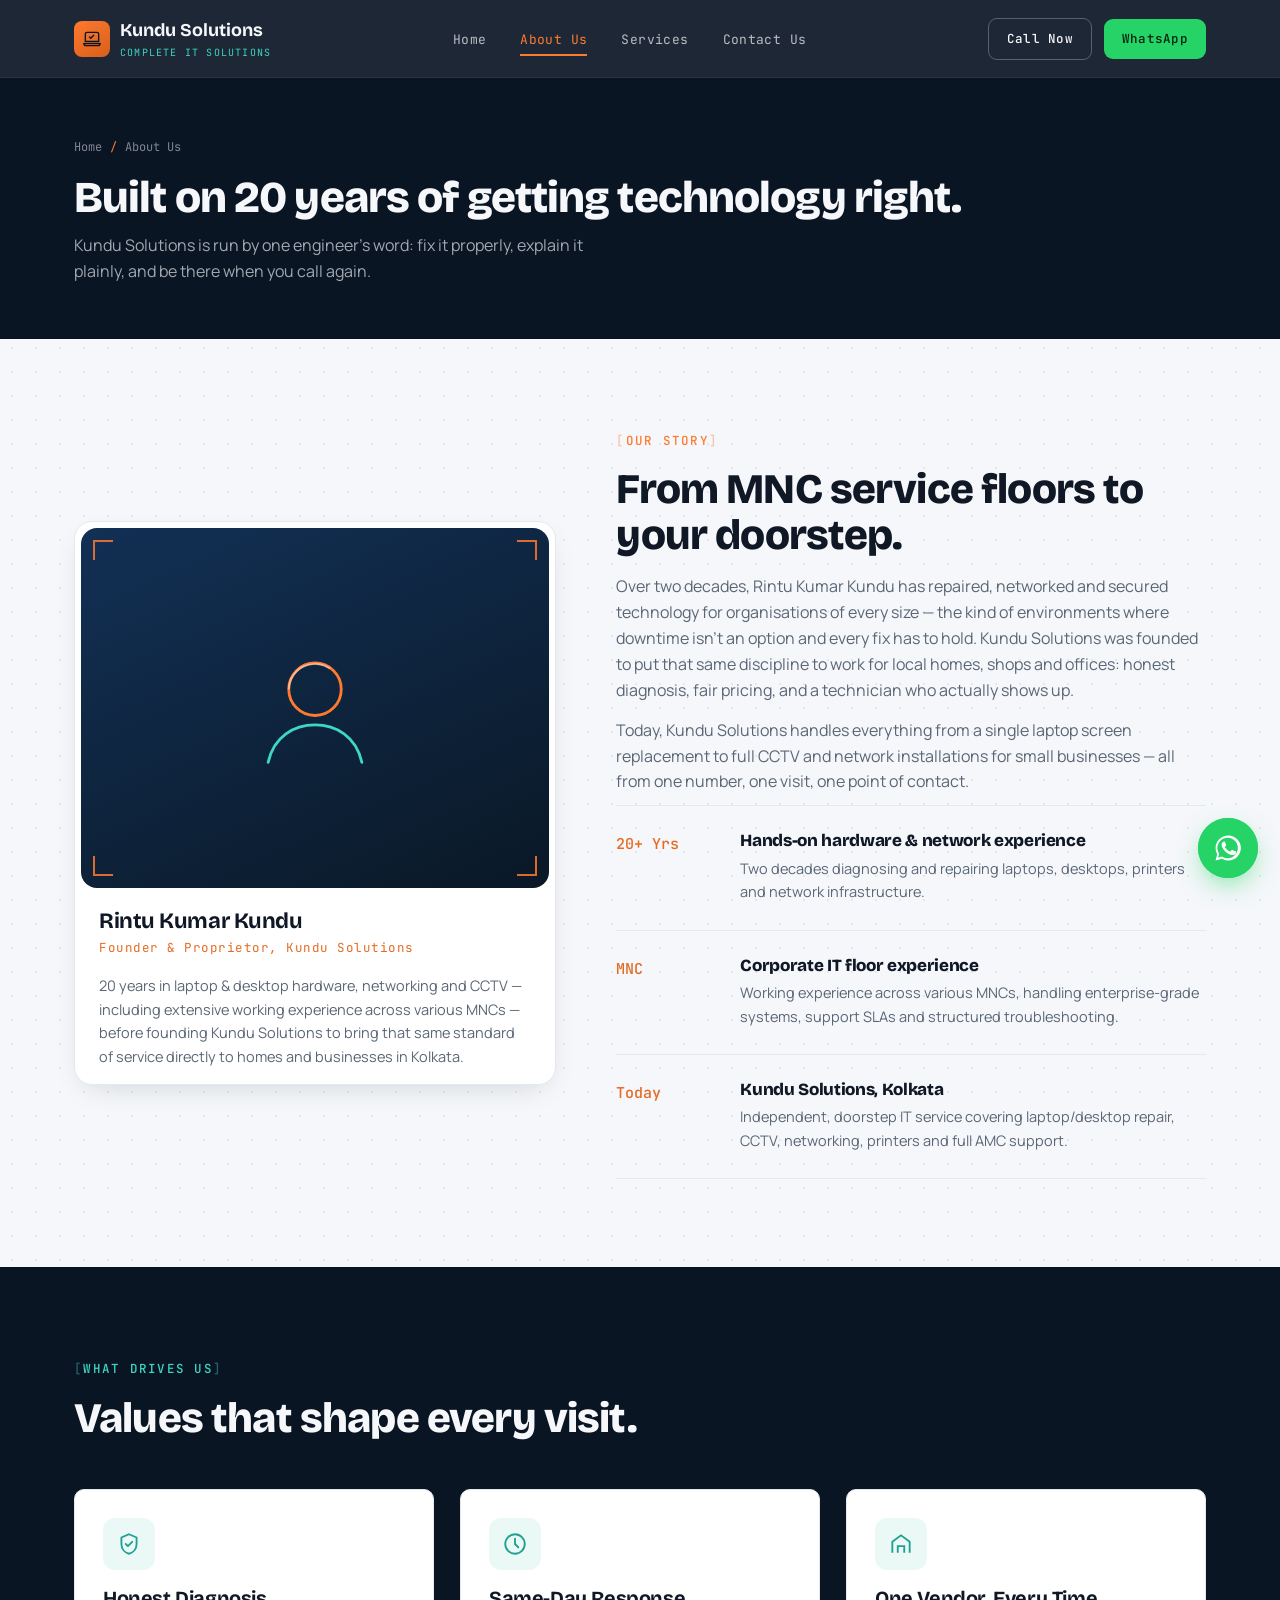
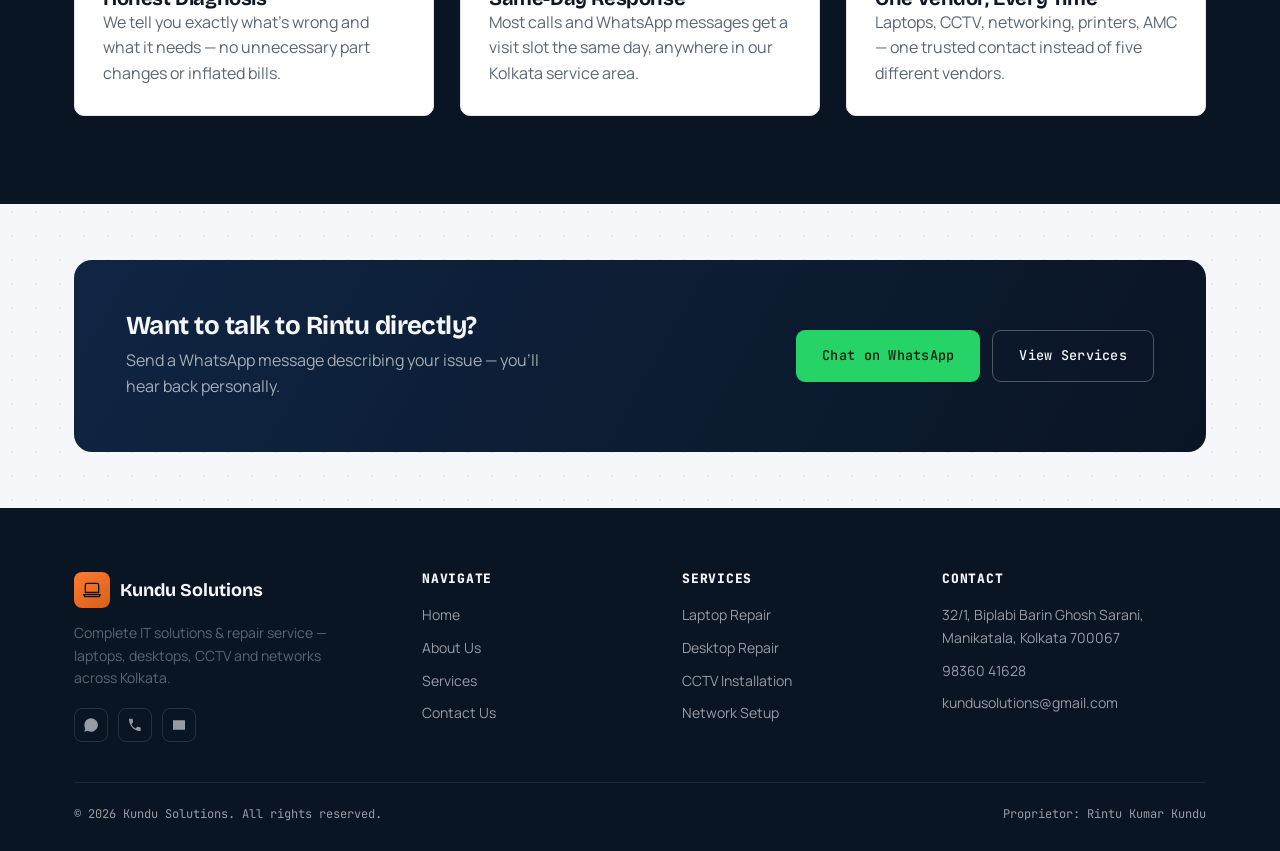
==== about.html @ 525bc34c "initial upload" ====
<!DOCTYPE html>
<html lang="en">
<head>
<meta charset="UTF-8">
<meta name="viewport" content="width=device-width, initial-scale=1.0">
<title>About Us — Kundu Solutions | Rintu Kumar Kundu</title>
<meta name="description" content="Meet Rintu Kumar Kundu, founder of Kundu Solutions — 20 years of IT hardware, networking and CCTV experience across leading MNCs, now serving Kolkata directly.">
<link rel="preconnect" href="https://fonts.googleapis.com">
<link rel="preconnect" href="https://fonts.gstatic.com" crossorigin>
<link href="https://fonts.googleapis.com/css2?family=Bricolage+Grotesque:opsz,wght@12..96,500;12..96,600;12..96,700;12..96,800&family=Manrope:wght@400;500;600;700&family=JetBrains+Mono:wght@400;500;600&display=swap" rel="stylesheet">
<link rel="stylesheet" href="css/style.css">
</head>
<body>

<header class="site-header">
  <nav class="nav container">
    <a href="index.html" class="brand">
      <span class="brand-mark">
        <svg viewBox="0 0 24 24" fill="none" xmlns="http://www.w3.org/2000/svg"><path d="M4 6a2 2 0 0 1 2-2h12a2 2 0 0 1 2 2v9H4V6Z" stroke="#0A1524" stroke-width="1.6"/><path d="M2 17.5h20L20.5 20H3.5L2 17.5Z" stroke="#0A1524" stroke-width="1.6" stroke-linejoin="round"/><path d="M9 9.5l1.6 1.6L14 7.5" stroke="#0A1524" stroke-width="1.6" stroke-linecap="round" stroke-linejoin="round"/></svg>
      </span>
      <span>Kundu Solutions<small>Complete IT Solutions</small></span>
    </a>
    <ul class="nav-links">
      <li><a href="index.html">Home</a></li>
      <li><a href="about.html" class="active">About Us</a></li>
      <li><a href="services.html">Services</a></li>
      <li><a href="contact.html">Contact Us</a></li>
    </ul>
    <div class="nav-cta">
      <a href="tel:+919836041628" class="btn btn-ghost btn-sm">Call Now</a>
      <a href="https://wa.me/919836041628?text=Hi%20Kundu%20Solutions%2C%20I%20found%20your%20website%20and%20need%20some%20help." class="btn btn-whatsapp btn-sm" target="_blank" rel="noopener">WhatsApp</a>
      <button class="nav-toggle" aria-label="Toggle menu"><span></span></button>
    </div>
  </nav>
</header>

<section class="page-hero">
  <div class="container">
    <div class="breadcrumb">Home <span>/</span> About Us</div>
    <h1>Built on 20 years of getting technology right.</h1>
    <p>Kundu Solutions is run by one engineer's word: fix it properly, explain it plainly, and be there when you call again.</p>
  </div>
</section>

<section class="section">
  <div class="container about-grid">
    <div class="founder-card reveal">
      <div class="founder-photo bracket-frame">
        <span class="corner corner-tl"></span>
        <span class="corner corner-tr"></span>
        <span class="corner corner-bl"></span>
        <span class="corner corner-br"></span>
        <svg viewBox="0 0 160 160" fill="none" xmlns="http://www.w3.org/2000/svg">
          <circle cx="80" cy="60" r="28" stroke="#FF7A2F" stroke-width="3"/>
          <path d="M30 138c6-28 28-40 50-40s44 12 50 40" stroke="#3ED6C5" stroke-width="3" stroke-linecap="round"/>
          <path d="M52 60a28 28 0 0 1 44-22" stroke="#F5F7FA" stroke-width="2" opacity="0.5"/>
        </svg>
      </div>
      <div class="founder-info">
        <h3>Rintu Kumar Kundu</h3>
        <span>Founder &amp; Proprietor, Kundu Solutions</span>
        <p style="margin-top:14px;font-size:14.5px;">20 years in laptop &amp; desktop hardware, networking and CCTV — including extensive working experience across various MNCs — before founding Kundu Solutions to bring that same standard of service directly to homes and businesses in Kolkata.</p>
      </div>
    </div>

    <div>
      <div class="eyebrow">Our Story</div>
      <h2>From MNC service floors to your doorstep.</h2>
      <p style="margin-top:16px;">Over two decades, Rintu Kumar Kundu has repaired, networked and secured technology for organisations of every size — the kind of environments where downtime isn't an option and every fix has to hold. Kundu Solutions was founded to put that same discipline to work for local homes, shops and offices: honest diagnosis, fair pricing, and a technician who actually shows up.</p>
      <p style="margin-top:14px;">Today, Kundu Solutions handles everything from a single laptop screen replacement to full CCTV and network installations for small businesses — all from one number, one visit, one point of contact.</p>

      <div class="timeline">
        <div class="timeline-item reveal">
          <div class="timeline-year">20+ Yrs</div>
          <div><h4>Hands-on hardware &amp; network experience</h4><p>Two decades diagnosing and repairing laptops, desktops, printers and network infrastructure.</p></div>
        </div>
        <div class="timeline-item reveal">
          <div class="timeline-year">MNC</div>
          <div><h4>Corporate IT floor experience</h4><p>Working experience across various MNCs, handling enterprise-grade systems, support SLAs and structured troubleshooting.</p></div>
        </div>
        <div class="timeline-item reveal">
          <div class="timeline-year">Today</div>
          <div><h4>Kundu Solutions, Kolkata</h4><p>Independent, doorstep IT service covering laptop/desktop repair, CCTV, networking, printers and full AMC support.</p></div>
        </div>
      </div>
    </div>
  </div>
</section>

<section class="section band-dark">
  <div class="container">
    <div class="section-head">
      <div class="eyebrow on-dark">What Drives Us</div>
      <h2>Values that shape every visit.</h2>
    </div>
    <div class="grid-3">
      <div class="value-card reveal">
        <div class="service-icon">
          <svg viewBox="0 0 24 24" fill="none"><path d="M12 3l7 3v6c0 4.5-3 8-7 9-4-1-7-4.5-7-9V6l7-3Z" stroke="currentColor" stroke-width="1.7"/><path d="M9 12l2 2 4-4" stroke="currentColor" stroke-width="1.7" stroke-linecap="round" stroke-linejoin="round"/></svg>
        </div>
        <h3>Honest Diagnosis</h3>
        <p>We tell you exactly what's wrong and what it needs — no unnecessary part changes or inflated bills.</p>
      </div>
      <div class="value-card reveal">
        <div class="service-icon">
          <svg viewBox="0 0 24 24" fill="none"><circle cx="12" cy="12" r="9" stroke="currentColor" stroke-width="1.7"/><path d="M12 7v5l3 3" stroke="currentColor" stroke-width="1.7" stroke-linecap="round"/></svg>
        </div>
        <h3>Same-Day Response</h3>
        <p>Most calls and WhatsApp messages get a visit slot the same day, anywhere in our Kolkata service area.</p>
      </div>
      <div class="value-card reveal">
        <div class="service-icon">
          <svg viewBox="0 0 24 24" fill="none"><path d="M4 20V10l8-6 8 6v10" stroke="currentColor" stroke-width="1.7"/><path d="M9 20v-6h6v6" stroke="currentColor" stroke-width="1.7"/></svg>
        </div>
        <h3>One Vendor, Every Time</h3>
        <p>Laptops, CCTV, networking, printers, AMC — one trusted contact instead of five different vendors.</p>
      </div>
    </div>
  </div>
</section>

<section class="section-tight">
  <div class="container">
    <div class="cta-banner reveal">
      <div>
        <h3>Want to talk to Rintu directly?</h3>
        <p>Send a WhatsApp message describing your issue — you'll hear back personally.</p>
      </div>
      <div class="cta-actions">
        <a href="https://wa.me/919836041628?text=Hi%20Rintu%2C%20I%27d%20like%20to%20discuss%20a%20service%20requirement." class="btn btn-whatsapp" target="_blank" rel="noopener">Chat on WhatsApp</a>
        <a href="services.html" class="btn btn-outline" style="color:#F5F7FA;border-color:rgba(255,255,255,0.28);">View Services</a>
      </div>
    </div>
  </div>
</section>

<footer class="site-footer">
  <div class="container">
    <div class="footer-grid">
      <div class="footer-brand">
        <div class="brand">
          <span class="brand-mark">
            <svg viewBox="0 0 24 24" fill="none"><path d="M4 6a2 2 0 0 1 2-2h12a2 2 0 0 1 2 2v9H4V6Z" stroke="#0A1524" stroke-width="1.6"/><path d="M2 17.5h20L20.5 20H3.5L2 17.5Z" stroke="#0A1524" stroke-width="1.6" stroke-linejoin="round"/></svg>
          </span>
          <span style="color:#F5F7FA;">Kundu Solutions</span>
        </div>
        <p>Complete IT solutions &amp; repair service — laptops, desktops, CCTV and networks across Kolkata.</p>
        <div class="social-row">
          <a href="https://wa.me/919836041628" target="_blank" rel="noopener" aria-label="WhatsApp"><svg viewBox="0 0 24 24" fill="currentColor"><path d="M12 2a10 10 0 0 0-8.6 15L2 22l5.2-1.4A10 10 0 1 0 12 2Z"/></svg></a>
          <a href="tel:+919836041628" aria-label="Call"><svg viewBox="0 0 24 24" fill="currentColor"><path d="M6.6 10.8c1.4 2.7 3.6 4.9 6.3 6.3l2.1-2.1c.3-.3.7-.4 1-.2 1.1.4 2.3.6 3.5.6.6 0 1 .4 1 1V20c0 .6-.4 1-1 1C10.9 21 3 13.1 3 3.5c0-.6.4-1 1-1H7.5c.6 0 1 .4 1 1 0 1.2.2 2.4.6 3.5.1.4 0 .8-.2 1L6.6 10.8Z"/></svg></a>
          <a href="mailto:kundusolutions@gmail.com" aria-label="Email"><svg viewBox="0 0 24 24" fill="currentColor"><path d="M3 5h18v14H3V5Zm2 2v.01L12 12l7-4.99V7l-7 5-7-5Z"/></svg></a>
        </div>
      </div>
      <div>
        <h4>Navigate</h4>
        <ul>
          <li><a href="index.html">Home</a></li>
          <li><a href="about.html">About Us</a></li>
          <li><a href="services.html">Services</a></li>
          <li><a href="contact.html">Contact Us</a></li>
        </ul>
      </div>
      <div>
        <h4>Services</h4>
        <ul>
          <li><a href="services.html#laptop">Laptop Repair</a></li>
          <li><a href="services.html#desktop">Desktop Repair</a></li>
          <li><a href="services.html#cctv">CCTV Installation</a></li>
          <li><a href="services.html#network">Network Setup</a></li>
        </ul>
      </div>
      <div>
        <h4>Contact</h4>
        <ul>
          <li>32/1, Biplabi Barin Ghosh Sarani, Manikatala, Kolkata 700067</li>
          <li><a href="tel:+919836041628">98360 41628</a></li>
          <li><a href="mailto:kundusolutions@gmail.com">kundusolutions@gmail.com</a></li>
        </ul>
      </div>
    </div>
    <div class="footer-bottom">
      <span>&copy; <span id="year"></span> Kundu Solutions. All rights reserved.</span>
      <span>Proprietor: Rintu Kumar Kundu</span>
    </div>
  </div>
</footer>

<a href="https://wa.me/919836041628?text=Hi%20Kundu%20Solutions%2C%20I%20need%20help." class="wa-float" target="_blank" rel="noopener" aria-label="Chat on WhatsApp">
  <span class="wa-tooltip">Chat with us</span>
  <svg viewBox="0 0 24 24" fill="currentColor"><path d="M12 2a10 10 0 0 0-8.6 15L2 22l5.2-1.4A10 10 0 1 0 12 2Zm0 18.2c-1.6 0-3.2-.4-4.5-1.2l-.3-.2-3.1.8.8-3-.2-.3A8.2 8.2 0 1 1 12 20.2Z"/><path d="M17.5 14.4c-.3-.1-1.7-.8-1.9-.9-.3-.1-.4-.1-.6.1-.2.3-.7.9-.8 1-.1.2-.3.2-.6.1-.3-.1-1.2-.4-2.3-1.4-.9-.8-1.4-1.7-1.6-2-.2-.3 0-.5.1-.6.1-.1.3-.3.4-.5.1-.1.2-.3.3-.4.1-.2 0-.4 0-.5 0-.1-.6-1.5-.8-2-.2-.5-.4-.4-.6-.4h-.5c-.2 0-.5.1-.7.3-.3.3-1 1-1 2.4s1 2.8 1.2 3c.1.2 2 3.1 4.9 4.3.7.3 1.2.5 1.6.6.7.2 1.3.2 1.8.1.5-.1 1.7-.7 1.9-1.4.2-.7.2-1.2.2-1.4-.1-.1-.3-.2-.5-.3Z"/></svg>
</a>

<script src="js/main.js"></script>
</body>
</html>
---- css/style.css ----
/* ==========================================================================
   KUNDU SOLUTIONS — Design tokens
   ========================================================================== */
:root{
  --ink-navy:#0A1524;
  --deep-blue:#0F2543;
  --signal-orange:#FF7A2F;
  --signal-orange-dim:#E56A24;
  --circuit-teal:#3ED6C5;
  --paper:#F5F7FA;
  --paper-card:#FFFFFF;
  --slate:#5A6675;
  --slate-dark:#101826;
  --line:#E4E9EF;
  --line-dark:#22354F;

  --font-display:'Bricolage Grotesque', sans-serif;
  --font-body:'Manrope', sans-serif;
  --font-mono:'JetBrains Mono', monospace;

  --radius-sm:5px;
  --radius-md:10px;
  --radius-lg:18px;
  --container:1180px;
  --shadow-card:0 10px 30px -12px rgba(10,21,36,0.18);
  --shadow-card-dark:0 10px 34px -10px rgba(0,0,0,0.5);
}

*,*::before,*::after{box-sizing:border-box;margin:0;padding:0;}
html{scroll-behavior:smooth;}
body{
  font-family:var(--font-body);
  color:var(--slate-dark);
  background-color:var(--paper);
  background-image:radial-gradient(circle, rgba(10,21,36,0.07) 1px, transparent 1px);
  background-size:24px 24px;
  line-height:1.62;
  -webkit-font-smoothing:antialiased;
  overflow-x:hidden;
}
img{max-width:100%;display:block;}
a{color:inherit;text-decoration:none;}
ul{list-style:none;}
button{font:inherit;cursor:pointer;border:none;background:none;}
svg{display:block;}

.container{
  width:100%;
  max-width:var(--container);
  margin:0 auto;
  padding:0 24px;
}

.eyebrow{
  font-family:var(--font-mono);
  font-size:12.5px;
  font-weight:500;
  letter-spacing:0.1em;
  text-transform:uppercase;
  color:var(--signal-orange);
  display:inline-flex;
  align-items:center;
  margin-bottom:16px;
}
.eyebrow::before{content:"[ ";opacity:0.4;}
.eyebrow::after{content:" ]";opacity:0.4;}
.eyebrow.on-dark{color:var(--circuit-teal);}

/* ---------- Diagnostic signature: status pill ---------- */
.status-pill{
  display:inline-flex;align-items:center;gap:9px;
  font-family:var(--font-mono);
  font-size:11.5px;
  letter-spacing:0.08em;
  text-transform:uppercase;
  color:var(--circuit-teal);
  background:rgba(62,214,197,0.08);
  border:1px solid rgba(62,214,197,0.35);
  padding:7px 14px 7px 12px;
  border-radius:30px;
  margin-bottom:24px;
}
.status-dot{
  width:7px;height:7px;border-radius:50%;
  background:var(--circuit-teal);
  animation:status-pulse 1.8s infinite;
  flex-shrink:0;
}
@keyframes status-pulse{
  0%{box-shadow:0 0 0 0 rgba(62,214,197,0.55);}
  70%{box-shadow:0 0 0 8px rgba(62,214,197,0);}
  100%{box-shadow:0 0 0 0 rgba(62,214,197,0);}
}

/* ---------- Diagnostic signature: corner-bracket frame ---------- */
.bracket-frame{position:relative;}
.bracket-frame .corner{
  position:absolute;width:20px;height:20px;
  border-color:var(--signal-orange);
  z-index:4;pointer-events:none;
  opacity:0.85;
}
.corner-tl{top:12px;left:12px;border-top:2px solid;border-left:2px solid;}
.corner-tr{top:12px;right:12px;border-top:2px solid;border-right:2px solid;}
.corner-bl{bottom:12px;left:12px;border-bottom:2px solid;border-left:2px solid;}
.corner-br{bottom:12px;right:12px;border-bottom:2px solid;border-right:2px solid;}

/* ---------- Diagnostic signature: scan line ---------- */
.scan-line{
  position:absolute;left:0;right:0;height:1px;top:0;
  background:linear-gradient(90deg, transparent, rgba(62,214,197,0.65), transparent);
  animation:scan-move 5s linear infinite;
  pointer-events:none;z-index:3;
}
@keyframes scan-move{
  0%{top:4%;opacity:0;}
  8%{opacity:1;}
  92%{opacity:1;}
  100%{top:96%;opacity:0;}
}

h1,h2,h3,h4{
  font-family:var(--font-display);
  font-weight:800;
  line-height:1.08;
  letter-spacing:-0.02em;
  color:var(--slate-dark);
}
h2{font-size:clamp(28px,4vw,42px);}
h3{font-size:20px;font-weight:700;}
p{color:var(--slate);}

.section{padding:88px 0;}
.section-tight{padding:56px 0;}
.section-head{max-width:640px;margin-bottom:48px;}
.section-head p{font-size:16.5px;margin-top:10px;}

/* ---------- Buttons ---------- */
.btn{
  display:inline-flex;
  align-items:center;
  justify-content:center;
  gap:9px;
  padding:14px 26px;
  border-radius:9px;
  font-family:var(--font-mono);
  font-size:13.5px;
  font-weight:500;
  letter-spacing:0.02em;
  transition:transform .18s ease, box-shadow .18s ease, background .18s ease, border-color .18s ease;
  white-space:nowrap;
}
.btn svg{width:17px;height:17px;flex-shrink:0;}
.btn-primary{
  background:var(--signal-orange);
  color:#0A1524;
}
.btn-primary:hover{transform:translateY(-2px);box-shadow:0 10px 22px -8px rgba(255,122,47,0.55);}
.btn-whatsapp{
  background:#25D366;
  color:#06210F;
}
.btn-whatsapp:hover{transform:translateY(-2px);box-shadow:0 10px 22px -8px rgba(37,211,102,0.5);}
.btn-ghost{
  background:transparent;
  color:var(--paper);
  border:1px solid rgba(245,247,250,0.28);
}
.btn-ghost:hover{border-color:var(--circuit-teal);color:var(--circuit-teal);}
.btn-outline{
  background:transparent;
  border:1px solid var(--line-dark);
  color:var(--slate-dark);
}
.btn-outline:hover{border-color:var(--signal-orange);color:var(--signal-orange-dim);}
.btn-block{width:100%;}
.btn-sm{padding:10px 18px;font-size:12.5px;}

/* ---------- Nav ---------- */
.site-header{
  position:sticky;top:0;z-index:60;
  background:rgba(10,21,36,0.92);
  backdrop-filter:blur(10px);
  border-bottom:1px solid rgba(255,255,255,0.06);
}
.nav{
  display:flex;align-items:center;justify-content:space-between;
  padding:16px 24px;
}
.brand{
  display:flex;align-items:center;gap:10px;
  font-family:var(--font-display);
  color:var(--paper);
  font-size:18px;
  font-weight:700;
}
.brand-mark{
  width:36px;height:36px;
  border-radius:8px;
  background:linear-gradient(145deg, var(--signal-orange), #d75f1a);
  display:flex;align-items:center;justify-content:center;
  flex-shrink:0;
}
.brand-mark svg{width:20px;height:20px;}
.brand small{
  display:block;font-family:var(--font-mono);font-weight:400;
  font-size:10px;letter-spacing:0.12em;color:var(--circuit-teal);
  text-transform:uppercase;
}
.nav-links{
  display:flex;align-items:center;gap:34px;
}
.nav-links a{
  font-family:var(--font-mono);
  font-size:13px;
  letter-spacing:0.03em;
  color:rgba(245,247,250,0.72);
  position:relative;
  padding:6px 0;
  transition:color .15s ease;
}
.nav-links a:hover{color:var(--paper);}
.nav-links a.active{color:var(--signal-orange);}
.nav-links a.active::after{
  content:"";position:absolute;left:0;right:0;bottom:-2px;height:2px;background:var(--signal-orange);
}
.nav-cta{display:flex;align-items:center;gap:12px;}
.nav-toggle{
  display:none;
  width:40px;height:40px;
  align-items:center;justify-content:center;
  border-radius:8px;
  border:1px solid rgba(255,255,255,0.14);
}
.nav-toggle span{
  display:block;width:18px;height:2px;background:var(--paper);position:relative;
}
.nav-toggle span::before,.nav-toggle span::after{
  content:"";position:absolute;left:0;width:18px;height:2px;background:var(--paper);transition:transform .2s ease;
}
.nav-toggle span::before{top:-6px;}
.nav-toggle span::after{top:6px;}
.nav-toggle.is-open span{background:transparent;}
.nav-toggle.is-open span::before{transform:translateY(6px) rotate(45deg);}
.nav-toggle.is-open span::after{transform:translateY(-6px) rotate(-45deg);}

/* ---------- Hero ---------- */
.hero{
  position:relative;
  background:radial-gradient(120% 140% at 85% -10%, #16324f 0%, var(--ink-navy) 55%);
  color:var(--paper);
  overflow:hidden;
  padding:76px 0 90px;
}
.circuit-bg{
  position:absolute;inset:0;
  opacity:0.35;
  pointer-events:none;
}
.hero-grid{
  display:grid;
  grid-template-columns:1.05fr 0.95fr;
  gap:56px;
  align-items:center;
  position:relative;
  z-index:2;
}
.hero h1{
  color:var(--paper);
  font-size:clamp(34px,4.6vw,54px);
  margin-bottom:20px;
}
.hero h1 span{color:var(--signal-orange);}
.hero-sub{
  font-size:17px;
  color:rgba(245,247,250,0.72);
  max-width:490px;
  margin-bottom:32px;
}
.hero-actions{display:flex;gap:14px;flex-wrap:wrap;margin-bottom:44px;}
.trust-strip{
  display:flex;gap:30px;flex-wrap:wrap;
  border-top:1px solid rgba(255,255,255,0.12);
  padding-top:22px;
}
.trust-item{font-family:var(--font-mono);}
.trust-item b{
  display:block;color:var(--paper);font-size:22px;font-family:var(--font-display);
}
.trust-item span{font-size:11.5px;color:rgba(245,247,250,0.55);letter-spacing:0.06em;text-transform:uppercase;}

/* ---------- Hero visual / carousel ---------- */
.hero-visual{position:relative;height:420px;}
.carousel{
  position:relative;
  height:100%;
  border-radius:var(--radius-lg);
  border:1px solid rgba(255,255,255,0.1);
  background:linear-gradient(160deg, #102340, #0B1A2E);
  overflow:hidden;
  box-shadow:var(--shadow-card-dark);
}
.carousel-slide{
  position:absolute;inset:0;
  display:flex;flex-direction:column;align-items:center;justify-content:center;
  opacity:0;
  transform:translateX(24px);
  transition:opacity .7s ease, transform .7s ease;
  padding:30px;
  text-align:center;
}
.carousel-slide.is-active{opacity:1;transform:translateX(0);}
.carousel-slide .slide-icon{width:150px;height:150px;margin-bottom:22px;}
.carousel-slide h4{color:var(--paper);font-size:19px;margin-bottom:8px;}
.carousel-slide p{color:rgba(245,247,250,0.6);font-size:13.5px;max-width:300px;}
.carousel-dots{
  position:absolute;bottom:18px;left:0;right:0;
  display:flex;justify-content:center;gap:8px;z-index:3;
}
.carousel-dots button{
  width:7px;height:7px;border-radius:50%;
  background:rgba(255,255,255,0.28);
  transition:background .2s ease, width .2s ease;
}
.carousel-dots button.is-active{background:var(--signal-orange);width:22px;border-radius:4px;}

/* ---------- Circuit trace divider ---------- */
.trace-divider{
  width:100%;height:34px;
  margin:0 auto;
  max-width:var(--container);
  opacity:0.9;
}

/* ---------- Marquee / logo strip ---------- */
.strip{
  background:var(--paper-card);
  border-bottom:1px solid var(--line);
  border-top:1px solid var(--line);
  padding:22px 0;
}
.strip .container{
  display:flex;flex-wrap:wrap;gap:14px 34px;justify-content:center;align-items:center;
}
.strip-item{
  display:flex;align-items:center;gap:9px;
  font-family:var(--font-mono);font-size:12.5px;color:var(--slate);letter-spacing:0.03em;
}
.strip-item svg{width:16px;height:16px;color:var(--signal-orange);flex-shrink:0;}

/* ---------- Cards / grids ---------- */
.grid-3{display:grid;grid-template-columns:repeat(3,1fr);gap:26px;}
.grid-2{display:grid;grid-template-columns:repeat(2,1fr);gap:26px;}

.service-card{
  background:var(--paper-card);
  border:1px solid var(--line);
  border-radius:var(--radius-md);
  padding:30px 26px;
  position:relative;
  transition:transform .2s ease, box-shadow .2s ease, border-color .2s ease;
}
.service-card:hover{transform:translateY(-4px);box-shadow:var(--shadow-card);border-color:transparent;}
.service-icon{
  width:52px;height:52px;
  border-radius:12px;
  background:#FFF1E8;
  display:flex;align-items:center;justify-content:center;
  margin-bottom:18px;
}
.service-icon svg{width:26px;height:26px;color:var(--signal-orange-dim);}
.service-card h3{margin-bottom:8px;}
.service-card p{font-size:14.5px;margin-bottom:18px;}
.service-card .tag-row{display:flex;flex-wrap:wrap;gap:6px;margin-bottom:20px;}
.tag{
  font-family:var(--font-mono);
  font-size:10.5px;letter-spacing:0.03em;
  background:var(--paper);
  border:1px solid var(--line);
  color:var(--slate);
  padding:4px 9px;border-radius:20px;
}

/* ---------- Why / stats dark band ---------- */
.band-dark{
  background:var(--ink-navy);
  color:var(--paper);
  position:relative;
  overflow:hidden;
}
.band-dark h2{color:var(--paper);}
.band-dark .section-head p{color:rgba(245,247,250,0.62);}

.feature-row{
  display:flex;gap:20px;
  padding:22px 0;
  border-top:1px solid rgba(255,255,255,0.1);
}
.feature-row:last-child{border-bottom:1px solid rgba(255,255,255,0.1);}
.feature-num{
  font-family:var(--font-mono);
  color:var(--signal-orange);
  font-size:13px;
  padding-top:3px;
  width:34px;flex-shrink:0;
}
.feature-row h4{color:var(--paper);margin-bottom:6px;font-size:17px;}
.feature-row p{color:rgba(245,247,250,0.6);font-size:14.5px;}

/* ---------- CTA banner ---------- */
.cta-banner{
  background:linear-gradient(120deg, var(--deep-blue), var(--ink-navy));
  border-radius:var(--radius-lg);
  padding:52px;
  display:flex;
  align-items:center;
  justify-content:space-between;
  gap:30px;
  flex-wrap:wrap;
  color:var(--paper);
  position:relative;
  overflow:hidden;
}
.cta-banner h3{color:var(--paper);font-size:26px;max-width:440px;}
.cta-banner p{color:rgba(245,247,250,0.65);margin-top:8px;max-width:440px;}
.cta-actions{display:flex;gap:12px;flex-wrap:wrap;}

/* ---------- Footer ---------- */
.site-footer{
  background:var(--ink-navy);
  color:rgba(245,247,250,0.6);
  padding:64px 0 26px;
}
.footer-grid{
  display:grid;
  grid-template-columns:1.4fr 1fr 1fr 1.2fr;
  gap:40px;
  padding-bottom:40px;
  border-bottom:1px solid rgba(255,255,255,0.08);
}
.footer-grid h4{color:var(--paper);font-size:13px;font-family:var(--font-mono);letter-spacing:0.06em;text-transform:uppercase;margin-bottom:18px;}
.footer-grid ul li{margin-bottom:10px;font-size:14px;}
.footer-grid ul li a:hover{color:var(--signal-orange);}
.footer-brand p{font-size:14px;margin:14px 0 18px;max-width:280px;}
.footer-bottom{
  display:flex;justify-content:space-between;align-items:center;flex-wrap:wrap;gap:10px;
  padding-top:22px;font-family:var(--font-mono);font-size:12px;
}
.social-row{display:flex;gap:10px;}
.social-row a{
  width:34px;height:34px;border-radius:8px;border:1px solid rgba(255,255,255,0.12);
  display:flex;align-items:center;justify-content:center;
}
.social-row a:hover{border-color:var(--signal-orange);color:var(--signal-orange);}
.social-row svg{width:16px;height:16px;}

/* ---------- WhatsApp floating bubble ---------- */
.wa-float{
  position:fixed;
  right:22px;bottom:22px;
  z-index:100;
  width:60px;height:60px;
  border-radius:50%;
  background:#25D366;
  display:flex;align-items:center;justify-content:center;
  box-shadow:0 10px 26px -6px rgba(37,211,102,0.6);
  transition:transform .2s ease;
}
.wa-float:hover{transform:scale(1.07);}
.wa-float svg{width:30px;height:30px;color:#fff;}
.wa-float::before{
  content:"";
  position:absolute;inset:0;border-radius:50%;
  background:#25D366;
  animation:wa-pulse 2.2s ease-out infinite;
  z-index:-1;
}
@keyframes wa-pulse{
  0%{transform:scale(1);opacity:0.55;}
  100%{transform:scale(1.9);opacity:0;}
}
.wa-tooltip{
  position:absolute;right:70px;bottom:14px;
  background:var(--ink-navy);color:var(--paper);
  padding:8px 14px;border-radius:8px;
  font-family:var(--font-mono);font-size:12px;
  white-space:nowrap;
  opacity:0;transform:translateX(6px);
  transition:opacity .2s ease, transform .2s ease;
  pointer-events:none;
}
.wa-float:hover .wa-tooltip{opacity:1;transform:translateX(0);}

/* ---------- Page hero (inner pages) ---------- */
.page-hero{
  background:var(--ink-navy);
  color:var(--paper);
  padding:60px 0 54px;
  position:relative;
  overflow:hidden;
}
.page-hero h1{color:var(--paper);font-size:clamp(30px,4vw,44px);}
.page-hero p{color:rgba(245,247,250,0.65);max-width:560px;margin-top:12px;font-size:16px;}
.breadcrumb{
  font-family:var(--font-mono);font-size:12px;color:rgba(245,247,250,0.5);
  display:flex;gap:8px;margin-bottom:16px;
}
.breadcrumb span{color:var(--signal-orange);}

/* ---------- About page specifics ---------- */
.about-grid{
  display:grid;grid-template-columns:0.9fr 1.1fr;gap:60px;align-items:center;
}
.founder-card{
  background:var(--paper-card);
  border:1px solid var(--line);
  border-radius:var(--radius-lg);
  padding:6px;
  box-shadow:var(--shadow-card);
}
.founder-photo{
  border-radius:16px;
  background:linear-gradient(155deg,#123055,#0A1826);
  height:360px;
  display:flex;align-items:center;justify-content:center;
  position:relative;
  overflow:hidden;
}
.founder-photo svg{width:150px;height:150px;}
.founder-info{padding:22px 18px 10px;}
.founder-info h3{font-size:22px;}
.founder-info span{
  font-family:var(--font-mono);color:var(--signal-orange-dim);font-size:12.5px;letter-spacing:0.04em;
}

.timeline{margin-top:10px;}
.timeline-item{
  display:grid;grid-template-columns:100px 1fr;gap:24px;
  padding:26px 0;border-top:1px solid var(--line);
}
.timeline-item:last-child{border-bottom:1px solid var(--line);}
.timeline-year{font-family:var(--font-mono);color:var(--signal-orange-dim);font-weight:500;font-size:15px;}
.timeline-item h4{margin-bottom:6px;font-size:17px;}
.timeline-item p{font-size:14.5px;}

.value-card{
  background:var(--paper-card);border:1px solid var(--line);border-radius:var(--radius-md);
  padding:28px;
}
.value-card .service-icon{background:#EAF8F6;}
.value-card .service-icon svg{color:#1FA093;}

/* ---------- Contact page ---------- */
.contact-grid{
  display:grid;grid-template-columns:0.85fr 1.15fr;gap:44px;
}
.contact-card{
  background:var(--paper-card);border:1px solid var(--line);border-radius:var(--radius-lg);
  padding:34px;
}
.contact-row{
  display:flex;gap:16px;align-items:flex-start;
  padding:18px 0;border-top:1px solid var(--line);
}
.contact-row:first-of-type{border-top:none;}
.contact-row .service-icon{width:44px;height:44px;flex-shrink:0;margin-bottom:0;}
.contact-row .service-icon svg{width:20px;height:20px;}
.contact-row h4{font-size:15px;margin-bottom:3px;}
.contact-row p,.contact-row a{font-size:14.5px;color:var(--slate);}
.contact-row a:hover{color:var(--signal-orange-dim);}

.hours-table{width:100%;margin-top:8px;}
.hours-table tr{border-top:1px solid var(--line);}
.hours-table td{padding:10px 0;font-size:14px;}
.hours-table td:last-child{text-align:right;font-family:var(--font-mono);color:var(--slate-dark);}

.map-wrap{
  border-radius:var(--radius-lg);
  overflow:hidden;
  border:1px solid var(--line);
  height:340px;
  margin-bottom:26px;
  filter:grayscale(0.15);
}
.map-wrap iframe{width:100%;height:100%;border:0;}

.form-card{
  background:var(--paper-card);border:1px solid var(--line);border-radius:var(--radius-lg);
  padding:34px;
}
.form-row{display:grid;grid-template-columns:1fr 1fr;gap:16px;margin-bottom:16px;}
.field{display:flex;flex-direction:column;gap:7px;}
.field.full{grid-column:1/-1;}
.field label{font-family:var(--font-mono);font-size:12px;color:var(--slate);letter-spacing:0.03em;}
.field input,.field select,.field textarea{
  border:1px solid var(--line);
  border-radius:8px;
  padding:12px 14px;
  font-family:var(--font-body);
  font-size:14.5px;
  color:var(--slate-dark);
  background:var(--paper);
  transition:border-color .15s ease;
}
.field input:focus,.field select:focus,.field textarea:focus{
  outline:none;border-color:var(--signal-orange);
}
.field textarea{resize:vertical;min-height:110px;}
.form-note{font-size:13px;color:var(--slate);margin-top:14px;}

/* ---------- Reveal animation ---------- */
.reveal{opacity:0;transform:translateY(18px);transition:opacity .6s ease, transform .6s ease;}
.reveal.is-visible{opacity:1;transform:translateY(0);}

/* ---------- Focus visibility ---------- */
a:focus-visible,button:focus-visible,input:focus-visible,textarea:focus-visible{
  outline:2px solid var(--circuit-teal);outline-offset:2px;
}

/* ==========================================================================
   Responsive
   ========================================================================== */
@media (max-width:1024px){
  .hero-grid{grid-template-columns:1fr;}
  .hero-visual{height:340px;order:-1;}
  .about-grid{grid-template-columns:1fr;}
  .founder-photo{height:280px;}
  .contact-grid{grid-template-columns:1fr;}
  .grid-3{grid-template-columns:repeat(2,1fr);}
  .footer-grid{grid-template-columns:1fr 1fr;}
}

@media (max-width:760px){
  .nav-links{
    position:fixed;top:69px;left:0;right:0;
    background:var(--ink-navy);
    flex-direction:column;
    align-items:flex-start;
    gap:0;
    padding:6px 24px 18px;
    border-bottom:1px solid rgba(255,255,255,0.08);
    transform:translateY(-130%);
    transition:transform .25s ease;
  }
  .nav-links.is-open{transform:translateY(0);}
  .nav-links a{width:100%;padding:13px 0;border-bottom:1px solid rgba(255,255,255,0.06);}
  .nav-cta .btn-ghost{display:none;}
  .nav-toggle{display:flex;}
  .grid-3{grid-template-columns:1fr;}
  .grid-2{grid-template-columns:1fr;}
  .footer-grid{grid-template-columns:1fr;gap:30px;}
  .form-row{grid-template-columns:1fr;}
  .cta-banner{padding:34px;}
  .cta-banner h3{font-size:22px;}
  .section{padding:60px 0;}
  .trust-strip{gap:20px;}
  .wa-float{right:16px;bottom:16px;width:54px;height:54px;}
  .wa-tooltip{display:none;}
}

@media (prefers-reduced-motion: reduce){
  *{animation-duration:0.001ms !important;animation-iteration-count:1 !important;transition-duration:0.001ms !important;}
  html{scroll-behavior:auto;}
}
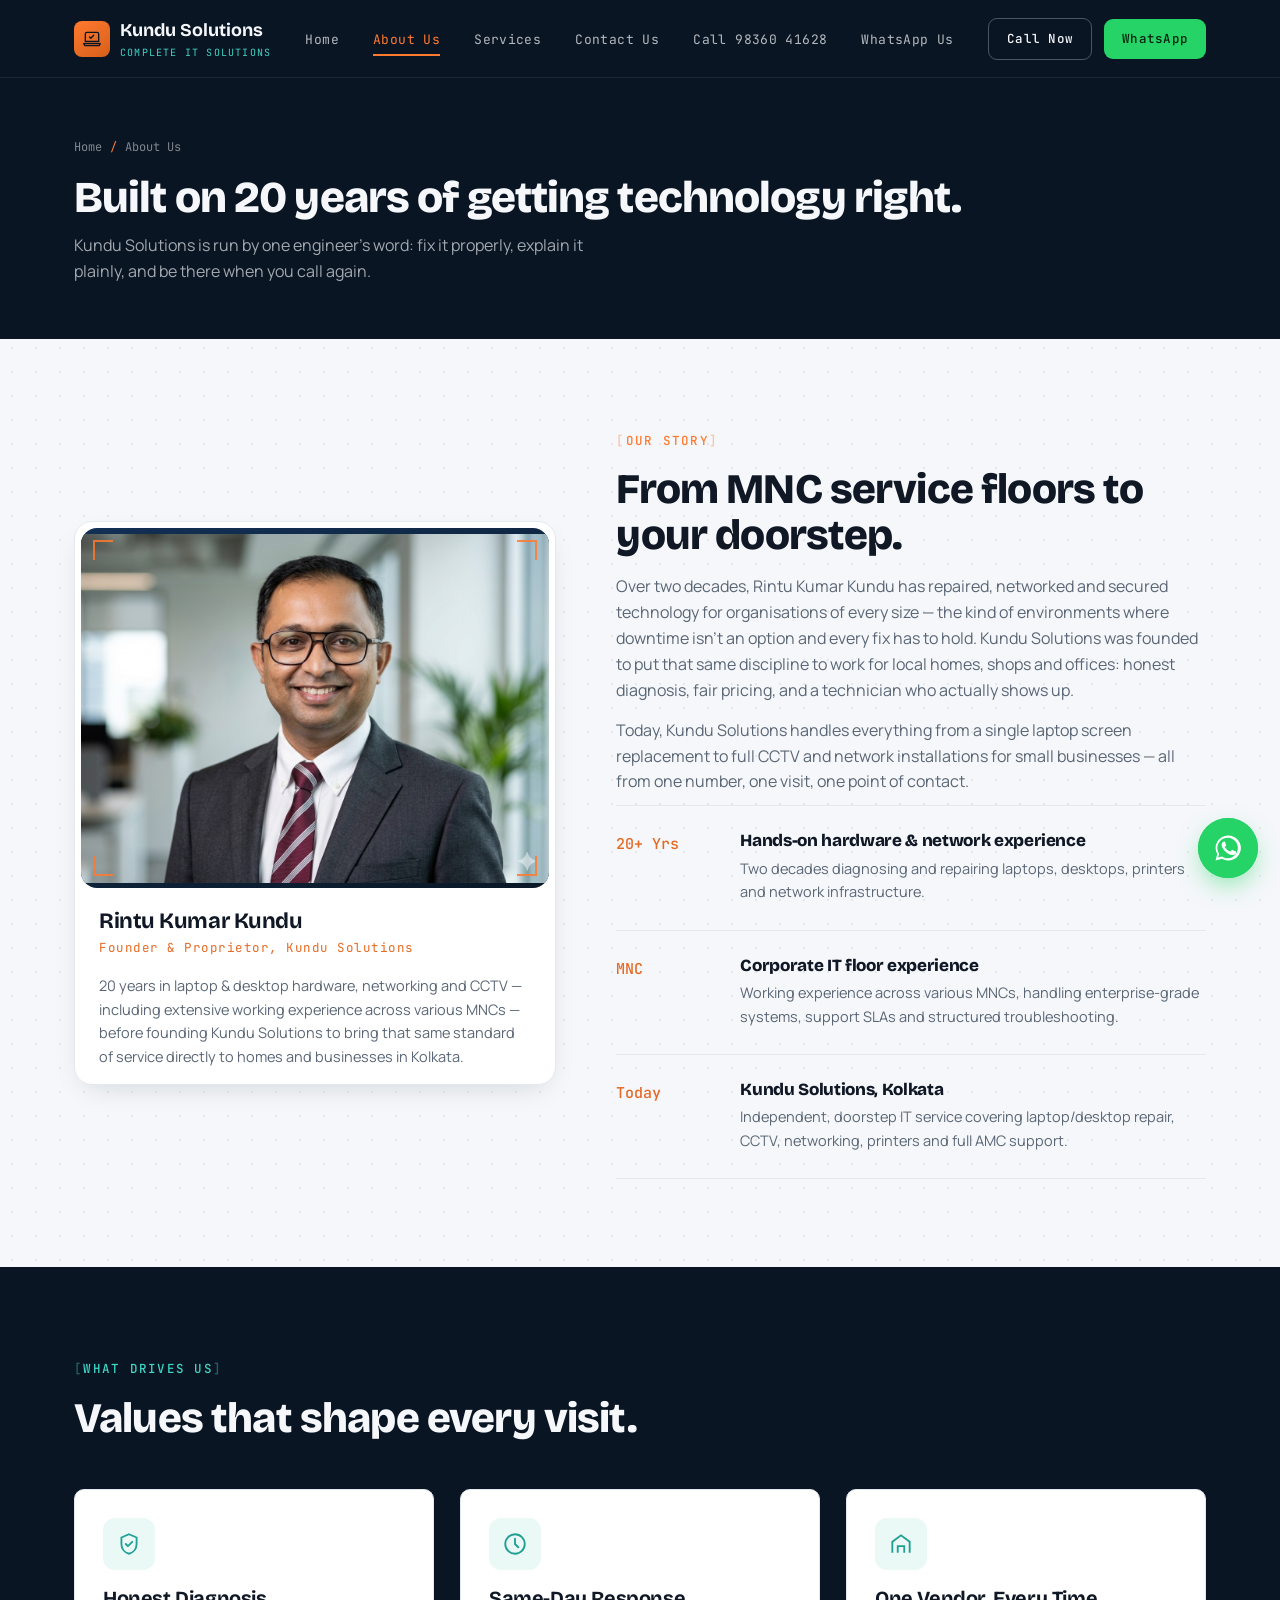
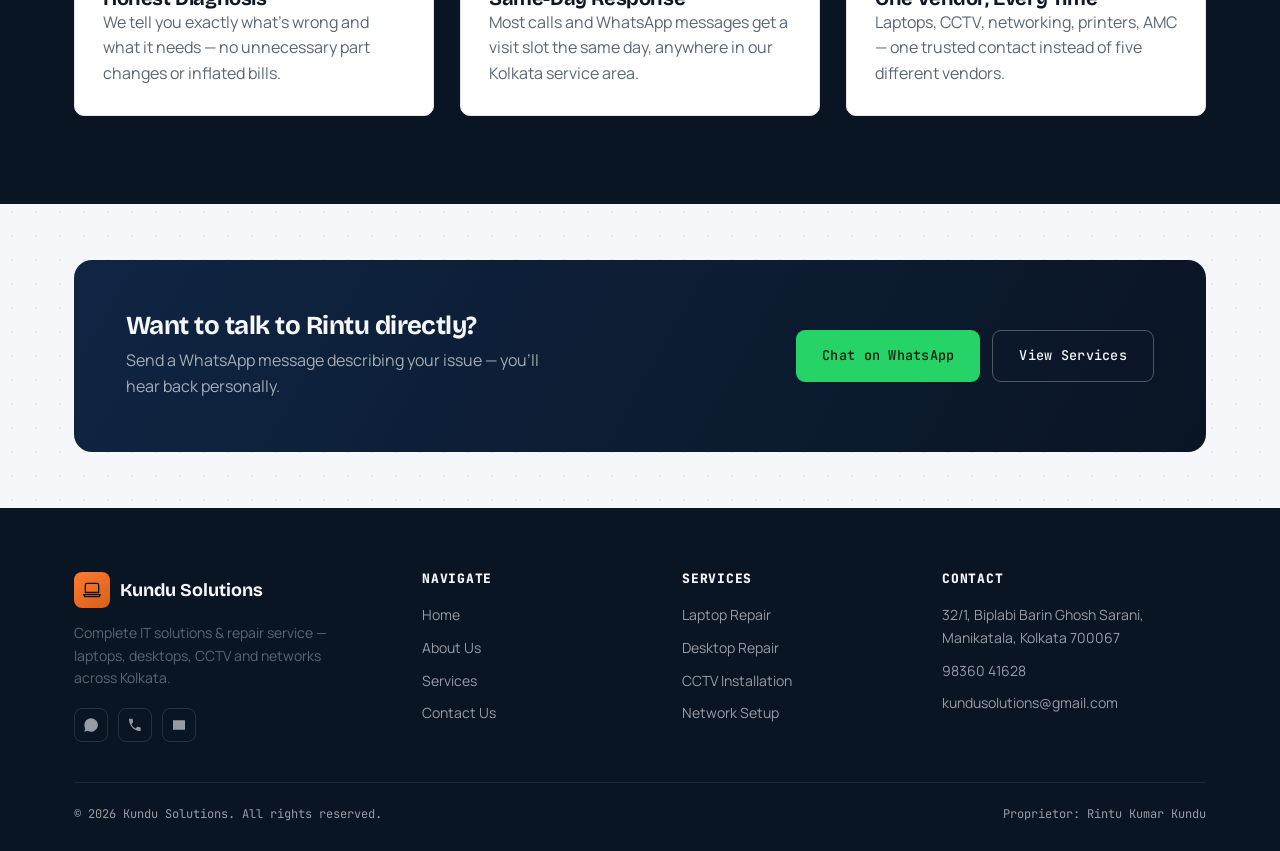
==== commit 51f38bc7: "2nd upload" ====
--- a/about.html
+++ b/about.html
@@ -25,6 +25,8 @@
       <li><a href="about.html" class="active">About Us</a></li>
       <li><a href="services.html">Services</a></li>
       <li><a href="contact.html">Contact Us</a></li>
+      <li class="nav-btn-item"><a href="tel:+919836041628" class="nav-btn-item call-item">Call 98360 41628</a></li>
+      <li class="nav-btn-item"><a href="https://wa.me/919836041628?text=Hi%20Kundu%20Solutions%2C%20I%20found%20your%20website%20and%20need%20some%20help." class="nav-btn-item wa-item" target="_blank" rel="noopener">WhatsApp Us</a></li>
     </ul>
     <div class="nav-cta">
       <a href="tel:+919836041628" class="btn btn-ghost btn-sm">Call Now</a>
@@ -50,11 +52,7 @@
         <span class="corner corner-tr"></span>
         <span class="corner corner-bl"></span>
         <span class="corner corner-br"></span>
-        <svg viewBox="0 0 160 160" fill="none" xmlns="http://www.w3.org/2000/svg">
-          <circle cx="80" cy="60" r="28" stroke="#FF7A2F" stroke-width="3"/>
-          <path d="M30 138c6-28 28-40 50-40s44 12 50 40" stroke="#3ED6C5" stroke-width="3" stroke-linecap="round"/>
-          <path d="M52 60a28 28 0 0 1 44-22" stroke="#F5F7FA" stroke-width="2" opacity="0.5"/>
-        </svg>
+        <img src="images/rintukumarkundu_founder_kundusolutions.jpeg" alt="Rintu Kumar Kundu, Founder of Kundu Solutions" class="founder-img">
       </div>
       <div class="founder-info">
         <h3>Rintu Kumar Kundu</h3>
--- a/css/style.css
+++ b/css/style.css
@@ -179,9 +179,8 @@
 /* ---------- Nav ---------- */
 .site-header{
   position:sticky;top:0;z-index:60;
-  background:rgba(10,21,36,0.92);
-  backdrop-filter:blur(10px);
-  border-bottom:1px solid rgba(255,255,255,0.06);
+  background:#0A1524;
+  border-bottom:1px solid rgba(255,255,255,0.08);
 }
 .nav{
   display:flex;align-items:center;justify-content:space-between;
@@ -631,20 +630,66 @@
 }
 
 @media (max-width:760px){
+  .nav{padding:14px 20px;}
+  .brand{font-size:16px;gap:8px;}
+  .brand-mark{width:32px;height:32px;}
+  .brand-mark svg{width:17px;height:17px;}
+  .brand small{font-size:9px;letter-spacing:0.08em;}
+  .nav-cta{gap:10px;}
   .nav-links{
-    position:fixed;top:69px;left:0;right:0;
+    position:fixed;top:61px;left:0;right:0;bottom:0;
     background:var(--ink-navy);
+    background-image:
+      radial-gradient(circle at 20% 15%, rgba(62,214,197,0.14), transparent 45%),
+      radial-gradient(circle at 85% 78%, rgba(255,122,47,0.12), transparent 45%);
     flex-direction:column;
     align-items:flex-start;
+    justify-content:flex-start;
     gap:0;
-    padding:6px 24px 18px;
+    padding:8px 28px 32px;
+    overflow-y:auto;
+    border-bottom:none;
+    transform:translateX(100%);
+    transition:transform .35s ease;
+    counter-reset:navcount;
+  }
+  .nav-links.is-open{transform:translateX(0);}
+  .nav-links li{width:100%;counter-increment:navcount;}
+  .nav-links li.nav-btn-item{counter-increment:none;}
+  .nav-links a{
+    width:100%;
+    padding:18px 0;
     border-bottom:1px solid rgba(255,255,255,0.08);
-    transform:translateY(-130%);
-    transition:transform .25s ease;
+    font-family:var(--font-display);
+    font-size:25px;
+    font-weight:700;
+    letter-spacing:-0.01em;
+    color:rgba(245,247,250,0.9);
+    display:flex;align-items:center;gap:14px;
   }
-  .nav-links.is-open{transform:translateY(0);}
-  .nav-links a{width:100%;padding:13px 0;border-bottom:1px solid rgba(255,255,255,0.06);}
-  .nav-cta .btn-ghost{display:none;}
+  .nav-links a::before{
+    content:"0" counter(navcount);
+    font-family:var(--font-mono);
+    font-size:12px;
+    font-weight:500;
+    color:var(--signal-orange);
+    opacity:0.7;
+  }
+  .nav-links a.active{color:var(--signal-orange);}
+  .nav-links a.active::after{display:none;}
+  .nav-links li.nav-btn-item{margin-top:14px;}
+  .nav-links li.nav-btn-item:first-of-type{padding-top:22px;border-top:1px solid rgba(255,255,255,0.12);}
+  .nav-links a.nav-btn-item{
+    padding:15px 18px;border-bottom:none;margin-bottom:12px;
+    font-family:var(--font-mono);font-size:14px;font-weight:600;
+    border-radius:10px;justify-content:center;
+    text-transform:uppercase;letter-spacing:0.04em;
+  }
+  .nav-links a.nav-btn-item::before{content:none;}
+  .nav-links a.call-item{border:1px solid rgba(245,247,250,0.28);color:var(--paper);}
+  .nav-links a.wa-item{background:#25D366;color:#06210F;margin-bottom:0;}
+
+  .nav-cta .btn-ghost,.nav-cta .btn-whatsapp{display:none;}
   .nav-toggle{display:flex;}
   .grid-3{grid-template-columns:1fr;}
   .grid-2{grid-template-columns:1fr;}
